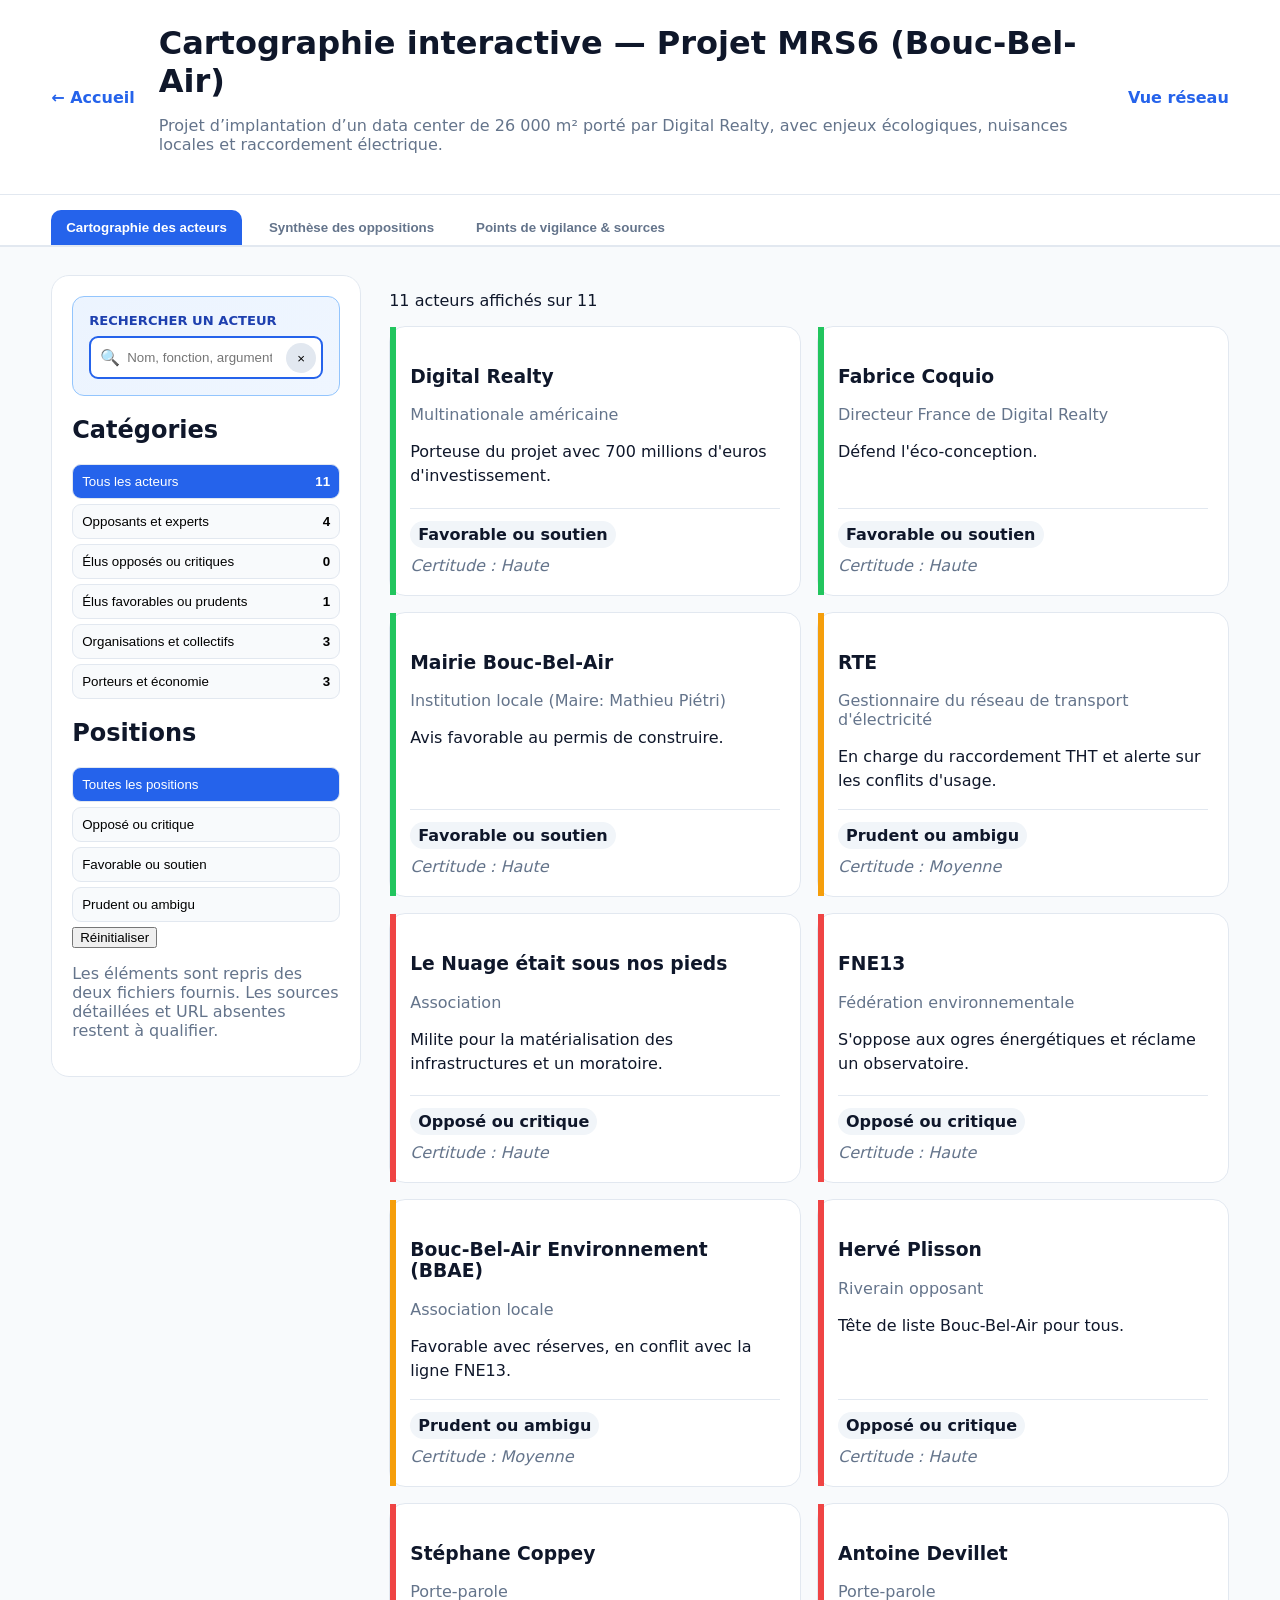
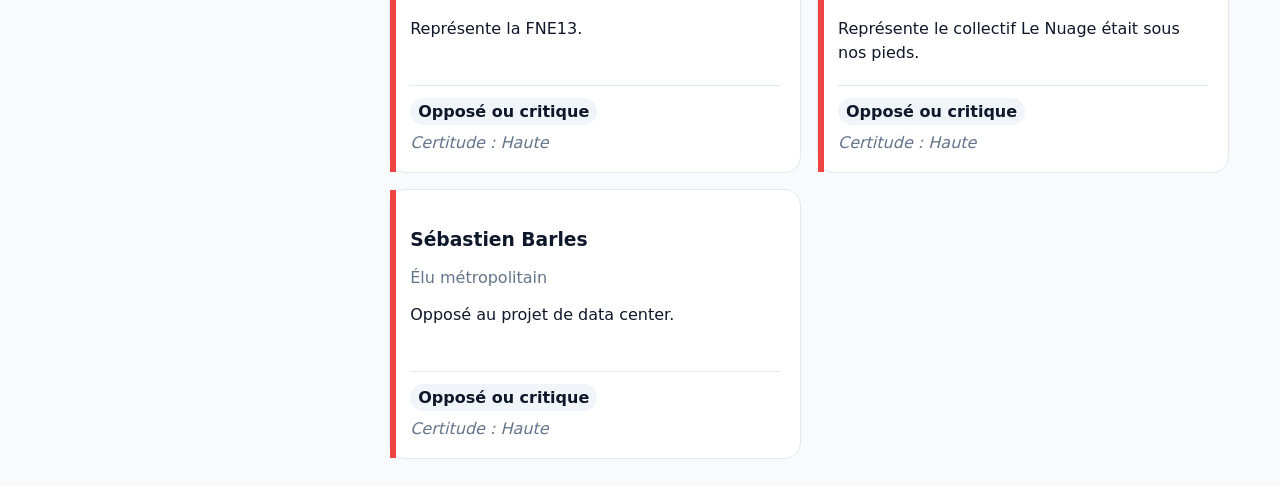
==== apps/cards/index.html @ 27b88583 "Add files via upload" ====
<!doctype html><html lang="fr"><head><meta charset="utf-8"><meta name="viewport" content="width=device-width,initial-scale=1"><title>Cartes — Bosquel</title><link rel="stylesheet" href="../../assets/css/cards.css"></head><body><header><a href="../../">← Accueil</a><div><h1 id="title"></h1><p id="subtitle"></p></div><a href="../network/">Vue réseau</a></header><nav class="tabs"><button class="tab active" data-tab="carto">Cartographie des acteurs</button><button class="tab" data-tab="griefs">Synthèse des oppositions</button><button class="tab" data-tab="watch">Points de vigilance & sources</button></nav><main><section id="carto" class="pane active"><div class="layout"><aside><div class="searchbox"><label for="search">Rechercher un acteur</label><div class="searchwrap"><span>🔍</span><input id="search" type="search" placeholder="Nom, fonction, argument..."><button id="clear">×</button></div></div><h2>Catégories</h2><div id="categories"></div><h2>Positions</h2><div id="stances"></div><button id="reset">Réinitialiser</button><p id="notice"></p></aside><section><p id="count"></p><div id="grid" class="grid"></div></section></div></section><section id="griefs" class="pane"><div id="griefGrid" class="griefGrid"></div></section><section id="watch" class="pane"><article class="listCard"><h2>🔍 Points de vigilance majeurs</h2><ul id="vigilance"></ul></article><article class="listCard"><h2>📰 Médias et sources répertoriés</h2><ul id="sources"></ul></article></section></main><dialog id="dialog"><button class="close">×</button><div id="detail"></div></dialog><script type="module" src="../../assets/js/cards.js"></script></body></html>
---- assets/css/cards.css ----
:root{--blue:#2563eb;--border:#e2e8f0}*{box-sizing:border-box}body{margin:0;font-family:Inter,system-ui,sans-serif;background:#f8fafc;color:#0f172a}header{display:flex;align-items:center;gap:24px;padding:24px 4vw;background:white;border-bottom:1px solid var(--border)}header div{flex:1}header h1{margin:0}header p,.role,.muted,#notice{color:#64748b}header a{color:var(--blue);font-weight:700;text-decoration:none}.tabs{display:flex;gap:12px;padding:15px 4vw 0;background:white;border-bottom:2px solid var(--border)}.tab{border:0;background:none;padding:10px 15px;border-radius:10px 10px 0 0;color:#64748b;font-weight:700;cursor:pointer}.tab.active{background:var(--blue);color:white}.pane{display:none;padding:28px 4vw}.pane.active{display:block}.layout{display:grid;grid-template-columns:310px 1fr;gap:28px}aside{position:sticky;top:18px;align-self:start;background:white;border:1px solid var(--border);border-radius:18px;padding:20px}.searchbox{padding:16px;border:1px solid #93c5fd;border-radius:12px;background:linear-gradient(135deg,#dbeafe88,#eff6ff)}.searchbox label{display:block;color:#1e40af;font-weight:800;text-transform:uppercase;font-size:.82rem}.searchwrap{position:relative;margin-top:8px}.searchwrap span{position:absolute;left:11px;top:12px}.searchwrap input{width:100%;padding:12px 36px;border:2px solid var(--blue);border-radius:9px}.searchwrap button{position:absolute;right:7px;top:7px;border:0;background:#e2e8f0;border-radius:50%;width:30px;height:30px}.filter{width:100%;display:flex;justify-content:space-between;margin:5px 0;padding:9px;border:1px solid var(--border);background:#f8fafc;border-radius:9px}.filter.active{background:var(--blue);color:white}.grid{display:grid;grid-template-columns:repeat(auto-fill,minmax(270px,1fr));gap:16px}.card{position:relative;display:flex;flex-direction:column;background:white;border:1px solid var(--border);border-radius:16px;padding:20px;min-height:270px;cursor:pointer}.card:before{content:"";position:absolute;inset:0 auto 0 0;width:6px;background:var(--stance)}.position{flex:1;line-height:1.5}.footer{display:flex;flex-direction:column;align-items:flex-start;gap:8px;border-top:1px solid var(--border);padding-top:12px}.badge{padding:4px 8px;border-radius:99px;background:#f1f5f9;font-weight:800}.footer span:last-child{color:#64748b;font-style:italic}.griefGrid{display:grid;grid-template-columns:repeat(auto-fill,minmax(390px,1fr));gap:20px}.griefCard,.listCard{background:white;border:1px solid var(--border);border-radius:16px;padding:24px;box-shadow:0 8px 25px #0f172a0b}.listCard{margin-bottom:20px}.listCard li{margin:10px 0;line-height:1.5}dialog{width:min(780px,calc(100% - 28px));border:0;border-radius:20px;padding:28px}.close{float:right}.proof,.relation{padding:12px;margin:9px 0;background:#f8fafc;border-left:4px solid var(--blue);border-radius:8px}.proof small{display:block;color:#64748b}@media(max-width:850px){.layout{grid-template-columns:1fr}aside{position:static}.tabs{flex-wrap:wrap}.griefGrid{grid-template-columns:1fr}}
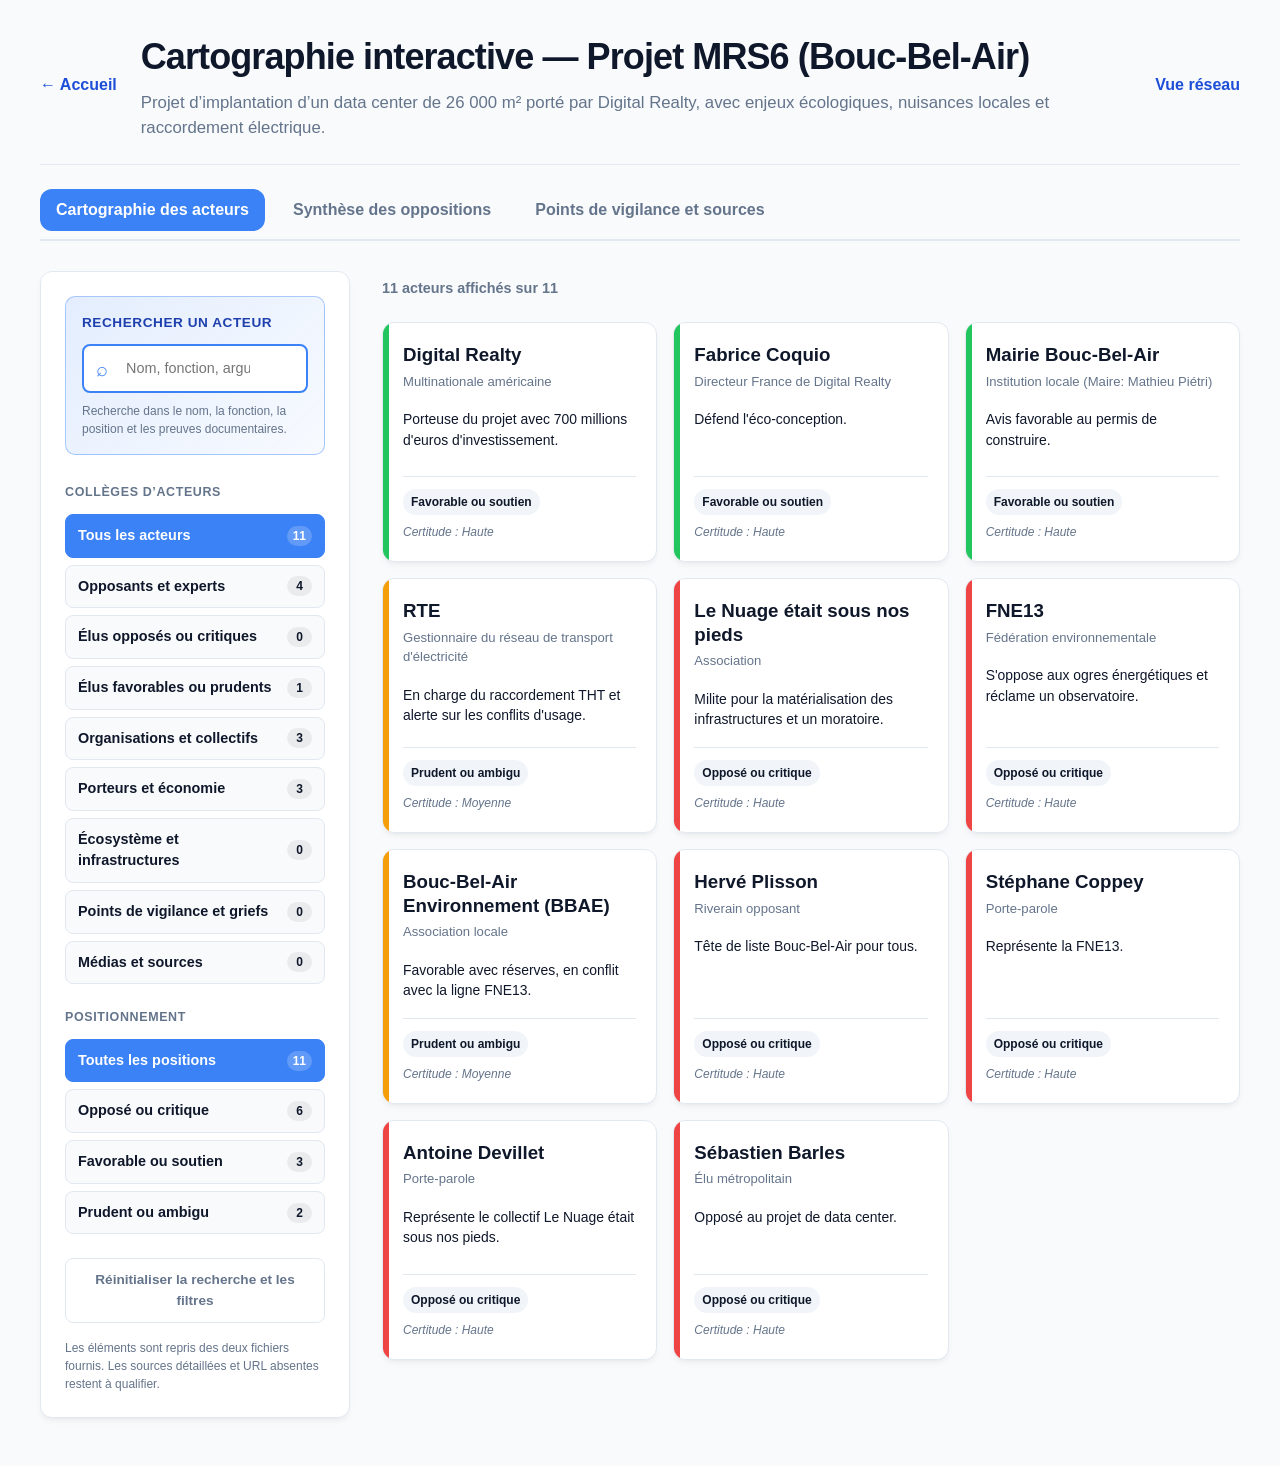
==== commit d23cc4cd: "Add files via upload" ====
--- a/apps/cards/index.html
+++ b/apps/cards/index.html
@@ -1 +1,52 @@
-<!doctype html><html lang="fr"><head><meta charset="utf-8"><meta name="viewport" content="width=device-width,initial-scale=1"><title>Cartes — Bosquel</title><link rel="stylesheet" href="../../assets/css/cards.css"></head><body><header><a href="../../">← Accueil</a><div><h1 id="title"></h1><p id="subtitle"></p></div><a href="../network/">Vue réseau</a></header><nav class="tabs"><button class="tab active" data-tab="carto">Cartographie des acteurs</button><button class="tab" data-tab="griefs">Synthèse des oppositions</button><button class="tab" data-tab="watch">Points de vigilance & sources</button></nav><main><section id="carto" class="pane active"><div class="layout"><aside><div class="searchbox"><label for="search">Rechercher un acteur</label><div class="searchwrap"><span>🔍</span><input id="search" type="search" placeholder="Nom, fonction, argument..."><button id="clear">×</button></div></div><h2>Catégories</h2><div id="categories"></div><h2>Positions</h2><div id="stances"></div><button id="reset">Réinitialiser</button><p id="notice"></p></aside><section><p id="count"></p><div id="grid" class="grid"></div></section></div></section><section id="griefs" class="pane"><div id="griefGrid" class="griefGrid"></div></section><section id="watch" class="pane"><article class="listCard"><h2>🔍 Points de vigilance majeurs</h2><ul id="vigilance"></ul></article><article class="listCard"><h2>📰 Médias et sources répertoriés</h2><ul id="sources"></ul></article></section></main><dialog id="dialog"><button class="close">×</button><div id="detail"></div></dialog><script type="module" src="../../assets/js/cards.js"></script></body></html>
+<!doctype html>
+<html lang="fr">
+<head>
+  <meta charset="utf-8">
+  <meta name="viewport" content="width=device-width,initial-scale=1">
+  <title>Cartographie des acteurs — Bouc-Bel-Air</title>
+  <link rel="stylesheet" href="../../assets/css/cards.css?v=bouc-complet-v2">
+</head>
+<body>
+  <div class="page-shell">
+    <header class="page-header">
+      <div class="header-main">
+        <a class="back-link" href="../../">← Accueil</a>
+        <div class="header-copy"><h1 id="title"></h1><p id="subtitle"></p></div>
+        <a class="switch" href="../network/">Vue réseau</a>
+      </div>
+    </header>
+    <nav class="tabs" aria-label="Navigation principale">
+      <button class="tab-btn active" type="button" data-tab="carto" aria-selected="true">Cartographie des acteurs</button>
+      <button class="tab-btn" type="button" data-tab="griefs" aria-selected="false">Synthèse des oppositions</button>
+      <button class="tab-btn" type="button" data-tab="vigilance" aria-selected="false">Points de vigilance et sources</button>
+    </nav>
+    <section id="tab-carto" class="tab-content active">
+      <main class="layout">
+        <aside class="filters-sidebar">
+          <div class="search-section">
+            <label class="search-label" for="search">Rechercher un acteur</label>
+            <div class="search-wrapper">
+              <span class="search-icon" aria-hidden="true">⌕</span>
+              <input id="search" class="search-input" type="search" placeholder="Nom, fonction, argument..." autocomplete="off" aria-describedby="search-help">
+              <button id="clear-search" class="clear-search" type="button" aria-label="Effacer la recherche">×</button>
+            </div>
+            <p id="search-help" class="search-help">Recherche dans le nom, la fonction, la position et les preuves documentaires.</p>
+          </div>
+          <section class="filter-section"><h2>Collèges d’acteurs</h2><div id="categories"></div></section>
+          <section class="filter-section"><h2>Positionnement</h2><div id="stances"></div></section>
+          <button id="reset" class="reset-filters-btn" type="button">Réinitialiser la recherche et les filtres</button>
+          <p class="data-notice" id="notice"></p>
+        </aside>
+        <section class="actors-area"><div class="results-summary"><p id="count" class="results-count" aria-live="polite"></p></div><div id="grid" class="grid"></div></section>
+      </main>
+    </section>
+    <section id="tab-griefs" class="tab-content"><div id="griefs-grid" class="griefs-grid"></div></section>
+    <section id="tab-vigilance" class="tab-content">
+      <article class="list-card"><h2>Points de vigilance majeurs</h2><div id="vigilance-list"></div></article>
+      <article class="list-card"><h2>Sources répertoriées</h2><div id="sources-list"></div></article>
+    </section>
+  </div>
+  <dialog id="dialog"><button class="close" type="button" aria-label="Fermer">×</button><div id="detail"></div></dialog>
+  <script type="module" src="../../assets/js/cards.js?v=bouc-complet-v2"></script>
+</body>
+</html>
--- a/assets/css/cards.css
+++ b/assets/css/cards.css
@@ -1 +1,2 @@
-:root{--blue:#2563eb;--border:#e2e8f0}*{box-sizing:border-box}body{margin:0;font-family:Inter,system-ui,sans-serif;background:#f8fafc;color:#0f172a}header{display:flex;align-items:center;gap:24px;padding:24px 4vw;background:white;border-bottom:1px solid var(--border)}header div{flex:1}header h1{margin:0}header p,.role,.muted,#notice{color:#64748b}header a{color:var(--blue);font-weight:700;text-decoration:none}.tabs{display:flex;gap:12px;padding:15px 4vw 0;background:white;border-bottom:2px solid var(--border)}.tab{border:0;background:none;padding:10px 15px;border-radius:10px 10px 0 0;color:#64748b;font-weight:700;cursor:pointer}.tab.active{background:var(--blue);color:white}.pane{display:none;padding:28px 4vw}.pane.active{display:block}.layout{display:grid;grid-template-columns:310px 1fr;gap:28px}aside{position:sticky;top:18px;align-self:start;background:white;border:1px solid var(--border);border-radius:18px;padding:20px}.searchbox{padding:16px;border:1px solid #93c5fd;border-radius:12px;background:linear-gradient(135deg,#dbeafe88,#eff6ff)}.searchbox label{display:block;color:#1e40af;font-weight:800;text-transform:uppercase;font-size:.82rem}.searchwrap{position:relative;margin-top:8px}.searchwrap span{position:absolute;left:11px;top:12px}.searchwrap input{width:100%;padding:12px 36px;border:2px solid var(--blue);border-radius:9px}.searchwrap button{position:absolute;right:7px;top:7px;border:0;background:#e2e8f0;border-radius:50%;width:30px;height:30px}.filter{width:100%;display:flex;justify-content:space-between;margin:5px 0;padding:9px;border:1px solid var(--border);background:#f8fafc;border-radius:9px}.filter.active{background:var(--blue);color:white}.grid{display:grid;grid-template-columns:repeat(auto-fill,minmax(270px,1fr));gap:16px}.card{position:relative;display:flex;flex-direction:column;background:white;border:1px solid var(--border);border-radius:16px;padding:20px;min-height:270px;cursor:pointer}.card:before{content:"";position:absolute;inset:0 auto 0 0;width:6px;background:var(--stance)}.position{flex:1;line-height:1.5}.footer{display:flex;flex-direction:column;align-items:flex-start;gap:8px;border-top:1px solid var(--border);padding-top:12px}.badge{padding:4px 8px;border-radius:99px;background:#f1f5f9;font-weight:800}.footer span:last-child{color:#64748b;font-style:italic}.griefGrid{display:grid;grid-template-columns:repeat(auto-fill,minmax(390px,1fr));gap:20px}.griefCard,.listCard{background:white;border:1px solid var(--border);border-radius:16px;padding:24px;box-shadow:0 8px 25px #0f172a0b}.listCard{margin-bottom:20px}.listCard li{margin:10px 0;line-height:1.5}dialog{width:min(780px,calc(100% - 28px));border:0;border-radius:20px;padding:28px}.close{float:right}.proof,.relation{padding:12px;margin:9px 0;background:#f8fafc;border-left:4px solid var(--blue);border-radius:8px}.proof small{display:block;color:#64748b}@media(max-width:850px){.layout{grid-template-columns:1fr}aside{position:static}.tabs{flex-wrap:wrap}.griefGrid{grid-template-columns:1fr}}
+:root{--blue:#3b82f6;--blue-dark:#1d4ed8;--blue-light:#eff6ff;--border:#e2e8f0;--bg:#f8fafc;--text:#0f172a;--muted:#64748b;--radius:12px;--shadow:0 4px 6px -1px rgb(0 0 0/.05),0 2px 4px -2px rgb(0 0 0/.05)}
+*{box-sizing:border-box}body{margin:0;background:var(--bg);color:var(--text);font-family:Inter,-apple-system,BlinkMacSystemFont,"Segoe UI",sans-serif;line-height:1.5}.page-shell{width:min(1200px,calc(100% - 48px));margin:0 auto;padding-bottom:48px}.page-header{margin-bottom:24px;border-bottom:1px solid var(--border);padding:30px 0 24px}.header-main{display:flex;align-items:center;gap:24px}.header-copy{flex:1;min-width:0}.header-copy h1{margin:0 0 6px;font-size:clamp(1.8rem,3vw,2.25rem);font-weight:800;letter-spacing:-.025em}.header-copy p{max-width:950px;margin:0;color:var(--muted);font-size:1.05rem}.back-link,.switch{flex:0 0 auto;color:var(--blue-dark);font-weight:700;text-decoration:none}.back-link:hover,.switch:hover{text-decoration:underline}.tabs{display:flex;flex-wrap:wrap;gap:12px;margin-bottom:30px;border-bottom:2px solid var(--border);padding-bottom:8px}.tab-btn{border:0;border-radius:var(--radius);padding:9px 16px;background:transparent;color:var(--muted);font:inherit;font-weight:700;cursor:pointer;transition:.2s}.tab-btn:hover{background:var(--border);color:var(--text)}.tab-btn.active{background:var(--blue);color:#fff}.tab-btn:focus-visible{outline:3px solid rgb(59 130 246/.3);outline-offset:2px}.tab-content{display:none;animation:fade-in .2s ease-out}.tab-content.active{display:block}@keyframes fade-in{from{opacity:0;transform:translateY(4px)}to{opacity:1;transform:none}}.layout{display:grid;grid-template-columns:310px minmax(0,1fr);gap:32px;align-items:start}.filters-sidebar{position:sticky;top:24px;min-width:0;border:1px solid var(--border);border-radius:var(--radius);padding:24px;background:#fff;box-shadow:var(--shadow)}.actors-area{min-width:0}.results-summary{display:flex;align-items:center;min-height:35px;margin-bottom:16px}.results-count{margin:0;color:var(--muted);font-size:.9rem;font-weight:700}.search-section{margin-bottom:28px;border:1px solid rgb(59 130 246/.4);border-radius:10px;padding:16px;background:linear-gradient(135deg,rgb(59 130 246/.14),rgb(59 130 246/.04))}.search-label{display:block;margin-bottom:10px;color:#1e40af;font-size:.85rem;font-weight:800;letter-spacing:.04em;text-transform:uppercase}.search-wrapper{position:relative}.search-icon{position:absolute;top:50%;left:14px;z-index:1;transform:translateY(-50%);color:var(--blue);font-size:1.25rem;pointer-events:none}.search-input{width:100%;min-height:48px;border:2px solid var(--blue);border-radius:8px;outline:0;padding:12px 42px;background:#fff;color:var(--text);font:inherit;font-size:.9rem;font-weight:500;transition:.2s}.search-input:focus{border-color:var(--blue-dark);box-shadow:0 0 0 4px rgb(59 130 246/.18)}.clear-search{position:absolute;top:50%;right:10px;display:none;align-items:center;justify-content:center;width:28px;height:28px;transform:translateY(-50%);border:0;border-radius:50%;background:var(--border);color:var(--muted);font-size:1rem;font-weight:800;cursor:pointer}.clear-search.visible{display:inline-flex}.search-help{margin:9px 0 0;color:var(--muted);font-size:.75rem}.filter-section{margin-bottom:24px}.filter-section h2{margin:0 0 12px;color:var(--muted);font-size:.78rem;letter-spacing:.05em;text-transform:uppercase}.filter{display:flex;align-items:center;justify-content:space-between;gap:12px;width:100%;margin:7px 0;border:1px solid var(--border);border-radius:8px;padding:10px 12px;background:var(--bg);color:var(--text);font:inherit;font-size:.9rem;font-weight:600;text-align:left;cursor:pointer;transition:.2s}.filter:hover,.filter.active{border-color:var(--blue);background:var(--blue);color:#fff}.filter b{min-width:25px;border-radius:10px;padding:1px 6px;background:rgb(0 0 0/.06);font-size:.75rem;text-align:center}.filter:hover b,.filter.active b{background:rgb(255 255 255/.2)}.reset-filters-btn{width:100%;border:1px solid var(--border);border-radius:8px;padding:11px;background:#fff;color:var(--muted);font:inherit;font-size:.85rem;font-weight:700;cursor:pointer}.reset-filters-btn:hover{border-color:var(--blue);background:var(--blue-light);color:var(--blue-dark)}.data-notice{margin:16px 0 0;color:var(--muted);font-size:.75rem}.grid{display:grid;grid-template-columns:repeat(auto-fill,minmax(220px,1fr));gap:16px}.card{position:relative;display:flex;flex-direction:column;min-width:0;min-height:240px;overflow:hidden;border:1px solid var(--border);border-radius:var(--radius);padding:20px;background:#fff;box-shadow:var(--shadow);cursor:pointer;transition:.2s}.card:before{content:"";position:absolute;inset:0 auto 0 0;width:6px;background:var(--stance)}.card:hover{transform:translateY(-4px);box-shadow:0 10px 15px -3px rgb(0 0 0/.1)}.card h3{margin:0 0 5px;line-height:1.25;overflow-wrap:anywhere}.role,.muted{color:var(--muted)}.role{font-size:.82rem}.position{display:-webkit-box;flex:1;margin:18px 0;overflow:hidden;font-size:.87rem;line-height:1.45;-webkit-line-clamp:5;-webkit-box-orient:vertical}.footer{display:flex;flex-direction:column;align-items:flex-start;gap:8px;margin-top:auto;border-top:1px solid var(--border);padding-top:12px;font-size:.75rem}.badge{display:inline-flex;border-radius:999px;padding:4px 8px;background:#f1f5f9;font-weight:800}.footer span:last-child{display:block;color:var(--muted);font-style:italic;text-align:left}.griefs-grid{display:grid;grid-template-columns:repeat(auto-fit,minmax(380px,1fr));gap:24px}.grief-card,.list-card{border:1px solid var(--border);border-radius:var(--radius);padding:28px;background:#fff;box-shadow:var(--shadow)}.grief-card h2,.list-card h2{margin:0 0 16px}.grief-card h2{font-size:1.25rem}.grief-card p{margin:0;color:#334155;line-height:1.65}.list-card{margin-bottom:24px}.vigilance-item,.source-item{padding:16px 0;border-bottom:1px solid var(--border)}.vigilance-item:last-child,.source-item:last-child{border-bottom:0}.vigilance-item h3,.source-item h3{margin:0 0 6px;font-size:1rem}.vigilance-item p{margin:0;color:#475569}.source-meta{color:var(--muted);font-size:.8rem}.source-link{color:var(--blue-dark);font-weight:700}.source-status{display:inline-flex;margin-top:7px;border-radius:999px;padding:3px 8px;background:#fef3c7;color:#92400e;font-size:.75rem;font-weight:700}dialog{width:min(760px,calc(100% - 28px));max-height:calc(100vh - 40px);overflow:auto;border:0;border-radius:20px;padding:28px;box-shadow:0 30px 80px rgb(15 23 42/.35)}dialog::backdrop{background:rgb(15 23 42/.6)}.close{float:right;width:34px;height:34px;border:0;border-radius:50%;background:var(--border);cursor:pointer}.proof{margin:10px 0;border-left:4px solid var(--blue);border-radius:8px;padding:12px;background:var(--bg)}.relation{margin:8px 0;border:1px solid var(--border);border-radius:10px;padding:12px}.relation button{border:0;background:none;color:var(--blue-dark);font-weight:800;cursor:pointer}@media(max-width:900px){.page-shell{width:min(100% - 32px,1200px)}.header-main{align-items:flex-start;flex-wrap:wrap}.layout{grid-template-columns:1fr}.filters-sidebar{position:static}.griefs-grid{grid-template-columns:1fr}}@media(max-width:650px){.page-shell{width:min(100% - 24px,1200px)}.tab-btn{flex:1 1 100%}.grid{grid-template-columns:1fr}.footer{flex-direction:column}.footer span:last-child{text-align:left}}
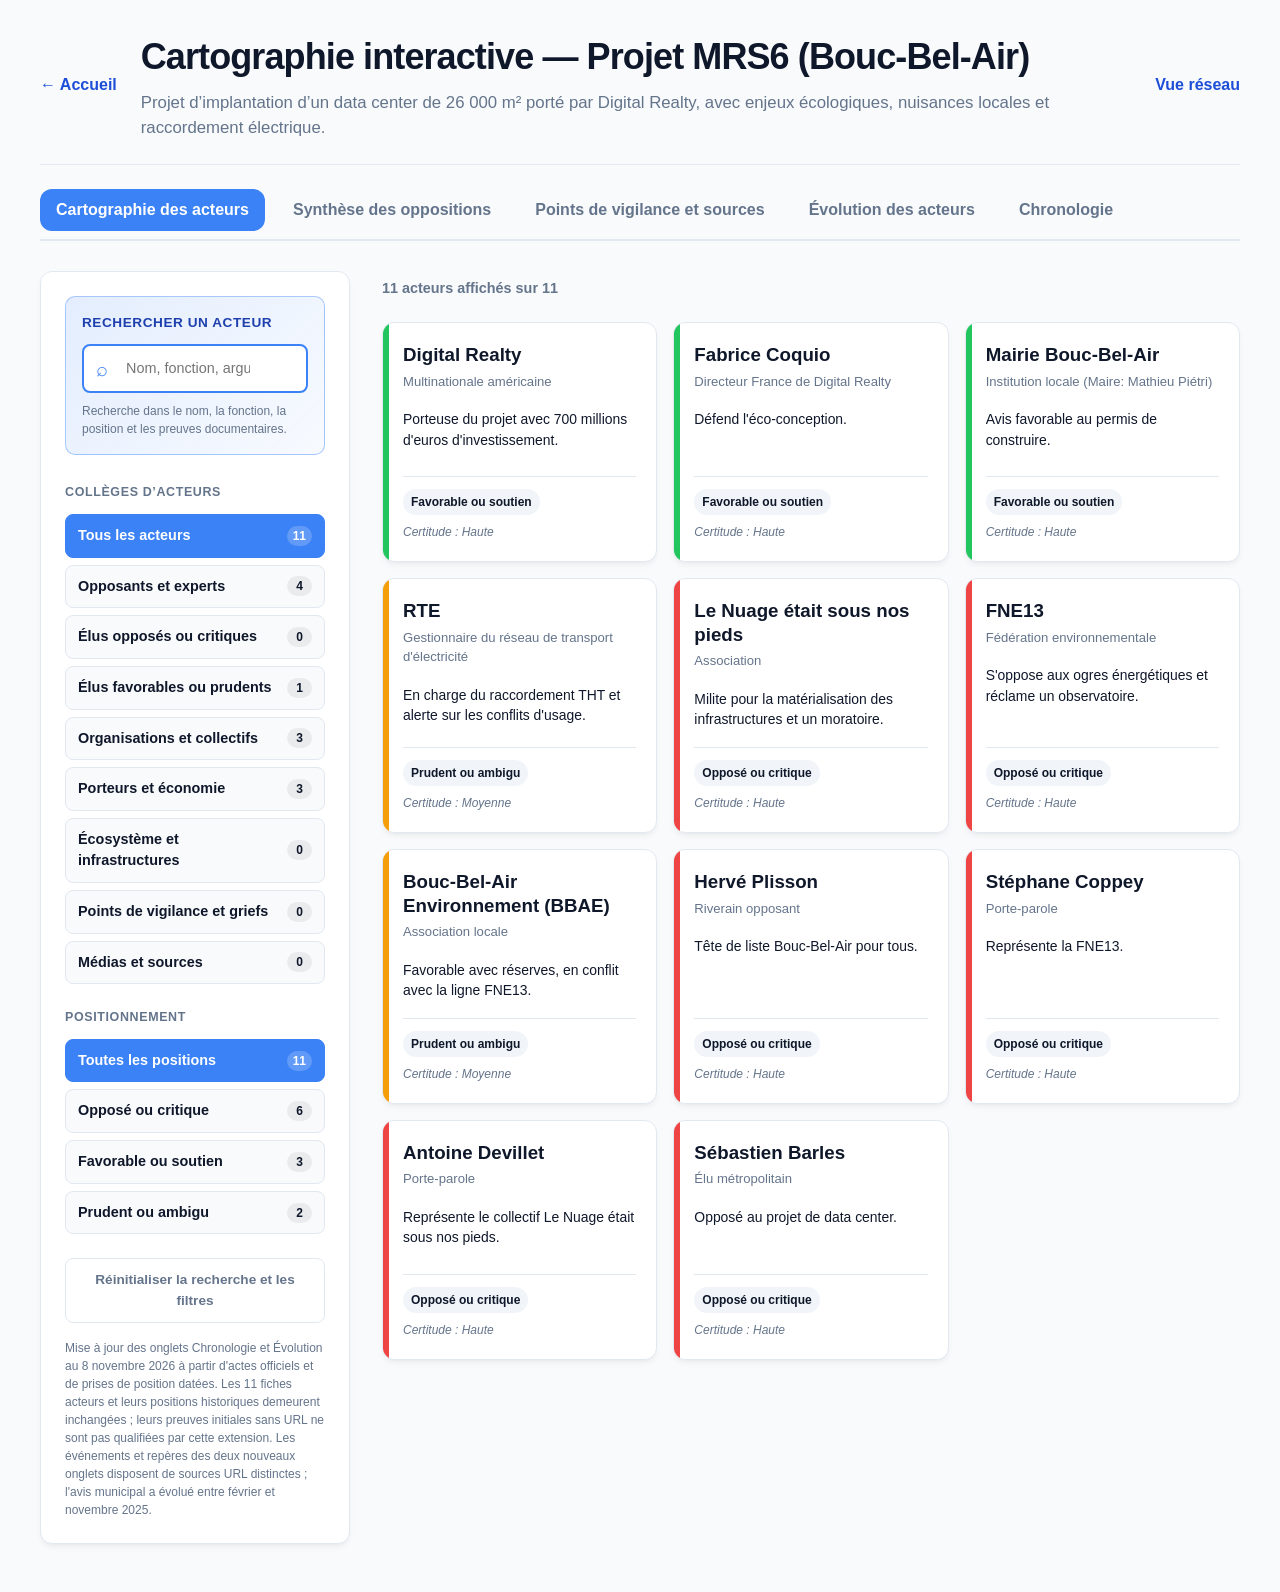
==== commit e5d8f0d9: "Add MRS6 chronology and sourced actor-evolution dashboard; preserve baseline claims" ====
--- a/apps/cards/index.html
+++ b/apps/cards/index.html
@@ -4,7 +4,9 @@
   <meta charset="utf-8">
   <meta name="viewport" content="width=device-width,initial-scale=1">
   <title>Cartographie des acteurs — Bouc-Bel-Air</title>
-  <link rel="stylesheet" href="../../assets/css/cards.css?v=bouc-complet-v2">
+  <link rel="stylesheet" href="../../assets/css/cards.css?v=bouc-complet-v3">
+  <link rel="stylesheet" href="../../assets/css/evolution.css?v=bouc-complet-v3">
+  <link rel="stylesheet" href="../../assets/css/chronology.css?v=bouc-complet-v3">
 </head>
 <body>
   <div class="page-shell">
@@ -19,6 +21,8 @@
       <button class="tab-btn active" type="button" data-tab="carto" aria-selected="true">Cartographie des acteurs</button>
       <button class="tab-btn" type="button" data-tab="griefs" aria-selected="false">Synthèse des oppositions</button>
       <button class="tab-btn" type="button" data-tab="vigilance" aria-selected="false">Points de vigilance et sources</button>
+      <button class="tab-btn" type="button" data-tab="evolution" aria-selected="false">Évolution des acteurs</button>
+      <button class="tab-btn" type="button" data-tab="chronology" aria-selected="false">Chronologie</button>
     </nav>
     <section id="tab-carto" class="tab-content active">
       <main class="layout">
@@ -45,8 +49,18 @@
       <article class="list-card"><h2>Points de vigilance majeurs</h2><div id="vigilance-list"></div></article>
       <article class="list-card"><h2>Sources répertoriées</h2><div id="sources-list"></div></article>
     </section>
+    <section id="tab-evolution" class="tab-content">
+      <div class="evolution-shell"><div id="evolution-root"></div></div>
+    </section>
+    <section id="tab-chronology" class="tab-content">
+      <div class="chronology-shell">
+        <div class="chrono-intro"><h2>Chronologie documentée de MRS6</h2><p>Procédures, positions et repères industriels. Les prévisions restent distinguées des décisions et des faits constatés.</p></div>
+        <div id="chronology-list" class="chrono-grid"></div>
+        <article class="list-card"><h2>Repères techniques et état d’avancement</h2><div id="fact-sheet" class="chrono-grid"></div></article>
+      </div>
+    </section>
   </div>
   <dialog id="dialog"><button class="close" type="button" aria-label="Fermer">×</button><div id="detail"></div></dialog>
-  <script type="module" src="../../assets/js/cards.js?v=bouc-complet-v2"></script>
+  <script type="module" src="../../assets/js/cards.js?v=bouc-complet-v3"></script>
 </body>
 </html>
--- a/assets/css/evolution.css
+++ b/assets/css/evolution.css
@@ -0,0 +1,52 @@
+/* Styles isolés de l'onglet Évolution */
+.evolution-app { display: grid; gap: 22px; }
+.evolution-top { display: flex; align-items: center; justify-content: space-between; gap: 20px; flex-wrap: wrap; }
+.evolution-top h2 { margin: 0 0 4px; font-size: 1.55rem; }
+.evolution-top p { margin: 0; color: var(--muted, #64748b); }
+.evolution-modes { display: flex; gap: 5px; padding: 5px; border-radius: 12px; background: #e2e8f0; }
+.evolution-modes button { border: 0; padding: 10px 16px; border-radius: 9px; cursor: pointer; background: transparent; color: #475569; font-weight: 700; }
+.evolution-modes button.is-active { background: #fff; color: #1d4ed8; box-shadow: 0 2px 5px #0f172a16; }
+.evolution-metrics { display: grid; grid-template-columns: repeat(3, minmax(0, 1fr)); gap: 12px; }
+.evolution-metric, .evolution-panel { background: #fff; border: 1px solid var(--border, #e2e8f0); border-radius: 12px; box-shadow: var(--shadow, 0 3px 8px #0f172a0a); }
+.evolution-metric { padding: 18px; display: grid; gap: 5px; }
+.evolution-metric span { font-size: .85rem; color: var(--muted, #64748b); }
+.evolution-metric strong { font-size: 2rem; font-variant-numeric: tabular-nums; }
+.evolution-panel { padding: 24px; min-width: 0; }
+.evolution-section-title { display: flex; justify-content: space-between; align-items: center; gap: 18px; flex-wrap: wrap; margin-bottom: 18px; }
+.evolution-section-title h3 { margin: 0; font-size: 1.1rem; }
+.evolution-section-title label { display: flex; align-items: center; gap: 8px; color: #475569; font-size: .85rem; font-weight: 600; }
+.evolution-section-title select, .evolution-section-title input { padding: 9px 12px; border: 1px solid #cbd5e1; border-radius: 9px; background: #fff; color: #0f172a; font: inherit; min-width: 160px; }
+.evolution-chart { width: 100%; overflow-x: auto; }
+.evolution-chart svg { display: block; height: auto; max-height: 400px; }
+.evolution-legend { display: flex; flex-wrap: wrap; gap: 9px; margin-top: 16px; }
+.evolution-legend-button { display: inline-flex; align-items: center; gap: 7px; border: 1px solid #cbd5e1; border-radius: 999px; padding: 6px 10px; background: #fff; color: #64748b; font-size: .82rem; cursor: pointer; opacity: .5; }
+.evolution-legend-button.is-on { opacity: 1; color: #0f172a; }
+.evolution-swatch { display: inline-block; flex-shrink: 0; width: 12px; height: 12px; border-radius: 3px; }
+.evolution-hint { font-size: .83rem; color: var(--muted, #64748b); }
+.evolution-roster { display: grid; gap: 9px; }
+.evolution-person { display: flex; align-items: flex-start; gap: 12px; padding: 12px; border-radius: 9px; border: 1px solid #e2e8f0; }
+.evolution-person .evolution-swatch { margin-top: 5px; }
+.evolution-person strong { display: block; font-size: .92rem; }
+.evolution-person small { display: block; color: #64748b; margin-top: 3px; line-height: 1.45; }
+.evolution-warning { color: #92400e; font-size: .85rem; }
+.evolution-empty h2 { margin-top: 0; }
+@media (max-width: 650px) {
+  .evolution-metrics { grid-template-columns: 1fr; }
+  .evolution-panel { padding: 15px; } 
+  .evolution-section-title { align-items: stretch; flex-direction: column; }
+  .evolution-section-title input { width: 100%; }
+}
+
+/* Ajustements Bosquel : isolation des contrôles du graphique et traçabilité. */
+#tab-evolution .evolution-wrap{max-width:1400px}
+#tab-evolution .evolution-method{font-size:.82rem;line-height:1.45;margin-top:8px;max-width:880px;color:#64748b}
+#tab-evolution .evolution-sources a{color:#1d4ed8;text-decoration:underline;text-underline-offset:2px}
+#tab-evolution .evolution-person>div{min-width:0}
+#tab-evolution .evolution-section-title input{width:auto;margin-top:0;border:1px solid #cbd5e1}
+#tab-evolution .evolution-section-title select{margin-top:0;width:auto}
+#tab-evolution .evolution-person small{overflow-wrap:anywhere}
+
+/* Espacement adapté à la charte Bouc-Bel-Air. */
+.evolution-shell{max-width:1460px;margin:0 auto;padding:27px 4vw 55px}
+.evolution-method{line-height:1.45}
+.evolution-sources a{color:#2563eb;text-decoration:underline;text-underline-offset:2px}
--- a/assets/css/chronology.css
+++ b/assets/css/chronology.css
@@ -0,0 +1,11 @@
+/* Chronologie dans la charte des cartes Châteauroux existantes. */
+.chronology-shell{max-width:1550px;margin:0 auto;padding:25px 4vw 55px}
+.chrono-grid{display:grid;grid-template-columns:repeat(auto-fill,minmax(340px,1fr));gap:18px}
+.chrono-card{border:1px solid #e2e8f0;background:white;border-radius:16px;padding:22px;box-shadow:0 6px 22px #0f172a0b;line-height:1.5}
+.chrono-card h3{font-size:1.08rem;margin:8px 0}.chrono-card p{margin:8px 0}.chrono-card small{display:block;border-top:1px solid #e2e8f0;margin-top:14px;padding-top:10px;line-height:1.6}
+.chrono-card small a{color:#2563eb}.chrono-date{font-size:.76rem;font-weight:800;color:#2563eb}.chrono-card.future .chrono-date{color:#b45309}
+.chronology-shell>.list-card{margin-top:26px}
+
+/* Onglet Chronologie — projets MRS6. */
+.chrono-intro{padding-bottom:20px}.chrono-intro h2{font-size:1.55rem;margin:0 0 6px}.chrono-intro p{color:#64748b;margin:0}
+.chrono-card{overflow-wrap:anywhere}
